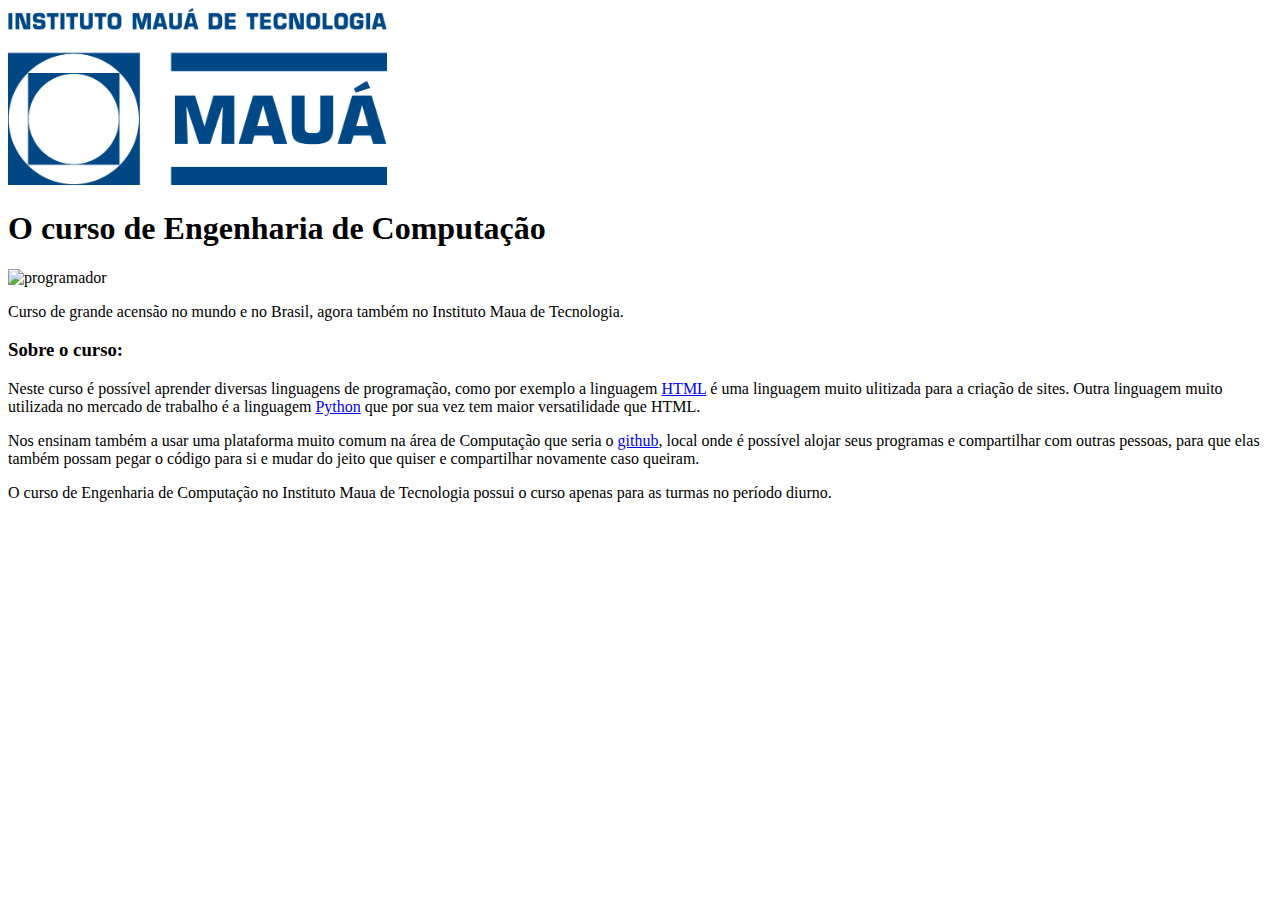
==== maua_comp.html @ 89ae0753 "primeiro site atividade 1" ====
<!DOCTYPE html>
<html lang="pt-BR">
    <head>
        <meta charset="utf-8">
        <title>
            O curso de Engenharia de Computação
        </title>   
    </head>
    <body>
        <!--imagem da maua, widht e height editam tamanho da imagem-->
        <!--header e div id="cabecalho" são a mesma coisa-->
        <header>
            <img src="Logo-Mauá2.png" alt="logo Maua" width="30%">
        <header>
            <!--article e div id="principal" são a mesma coisa-->
        <div id="principal">
        <div id="cabecalho-principal">
            <!--título da pagina, h1 possui maior letra dentre h1,h2,3...-->
            <h1>O curso de Engenharia de Computação</h1>
            <!--texto na pagina usando p-->
            <!--usar (em) no texto, deixa o trexo em italico! (strong) em negrito! (mark) como se tivesse um marca texto!-->
            <img src="https://image.freepik.com/vetores-gratis/conceito-de-programadores-com-design-plano_23-2147841208.jpg" alt="programador" width="40%">
        </div>
       
        <p>
            Curso de grande acensão no mundo e no Brasil, agora também 
            no Instituto Maua de Tecnologia.
        </p>
        
        <!--meu subtitulo-->
        <h3>Sobre o curso:</h3>
        <p>
            Neste curso é possível aprender diversas linguagens de programação,
            como por exemplo a linguagem <a href="https://html.spec.whatwg.org/" target="_blank">HTML</a>
            é uma linguagem muito ulitizada para a criação de sites. Outra linguagem muito utilizada no mercado de trabalho
            é a linguagem <a href="https://www.python.org/" target="_blank">Python</a> que por sua vez tem maior versatilidade
            que HTML.
        </p>
        <p>
            Nos ensinam também a usar uma plataforma muito comum na área de Computação
            que seria o <a href="https://github.com/" target="_blank">github</a>, local onde
            é possível alojar seus programas e compartilhar com outras pessoas, para que elas também
            possam pegar o código para si e mudar do jeito que quiser e compartilhar novamente caso queiram.

        </p>
        <p>
            O curso de Engenharia de Computação no Instituto Maua de Tecnologia possui o curso apenas
            para as turmas no período diurno.
        </p>
        </div>
        
    </body>
</html>
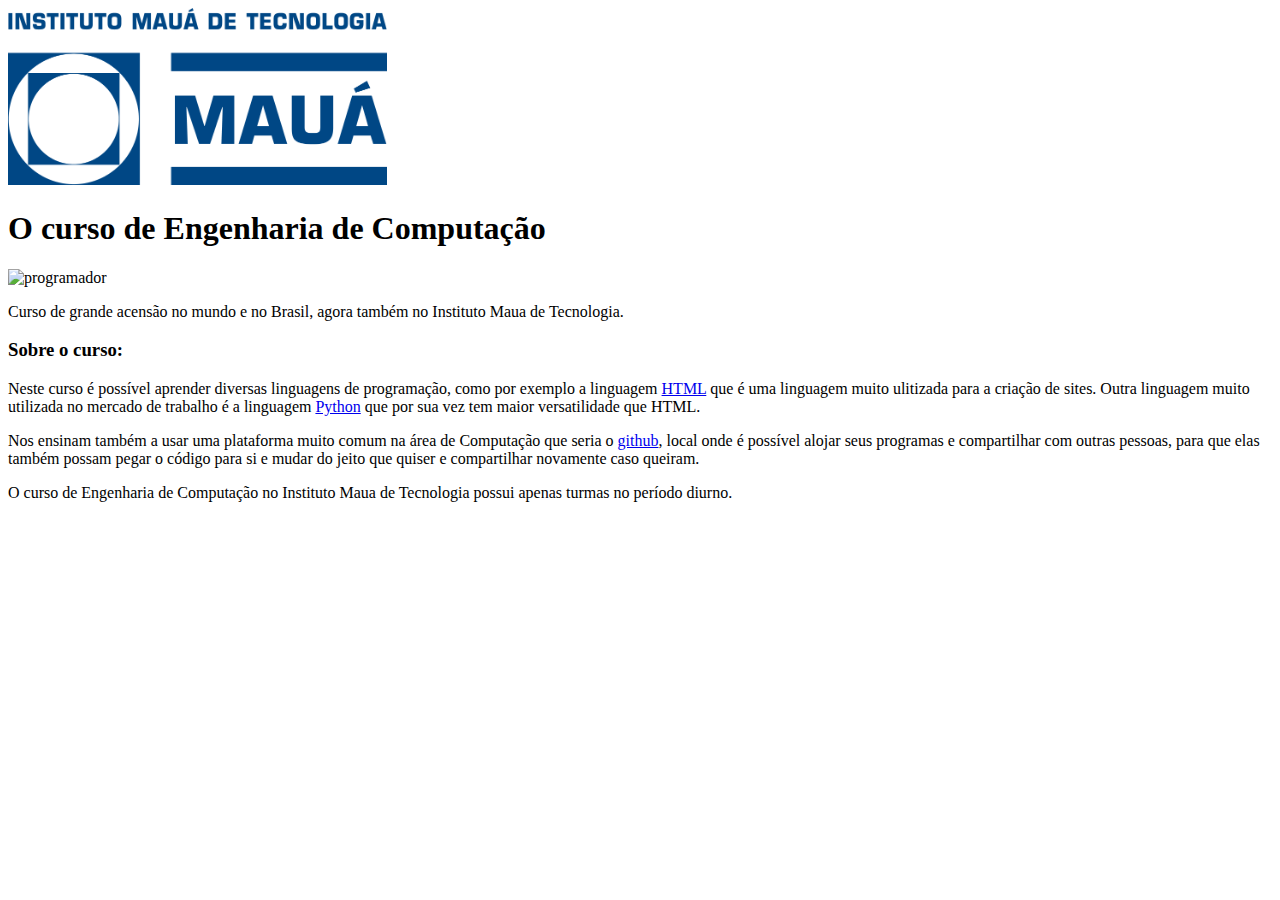
==== commit 755a6979: "primeiro site atividade 1" ====
--- a/maua_comp.html
+++ b/maua_comp.html
@@ -32,7 +32,7 @@
         <p>
             Neste curso é possível aprender diversas linguagens de programação,
             como por exemplo a linguagem <a href="https://html.spec.whatwg.org/" target="_blank">HTML</a>
-            é uma linguagem muito ulitizada para a criação de sites. Outra linguagem muito utilizada no mercado de trabalho
+            que é uma linguagem muito ulitizada para a criação de sites. Outra linguagem muito utilizada no mercado de trabalho
             é a linguagem <a href="https://www.python.org/" target="_blank">Python</a> que por sua vez tem maior versatilidade
             que HTML.
         </p>
@@ -44,8 +44,8 @@
 
         </p>
         <p>
-            O curso de Engenharia de Computação no Instituto Maua de Tecnologia possui o curso apenas
-            para as turmas no período diurno.
+            O curso de Engenharia de Computação no Instituto Maua de Tecnologia possui apenas
+            turmas no período diurno.
         </p>
         </div>
         
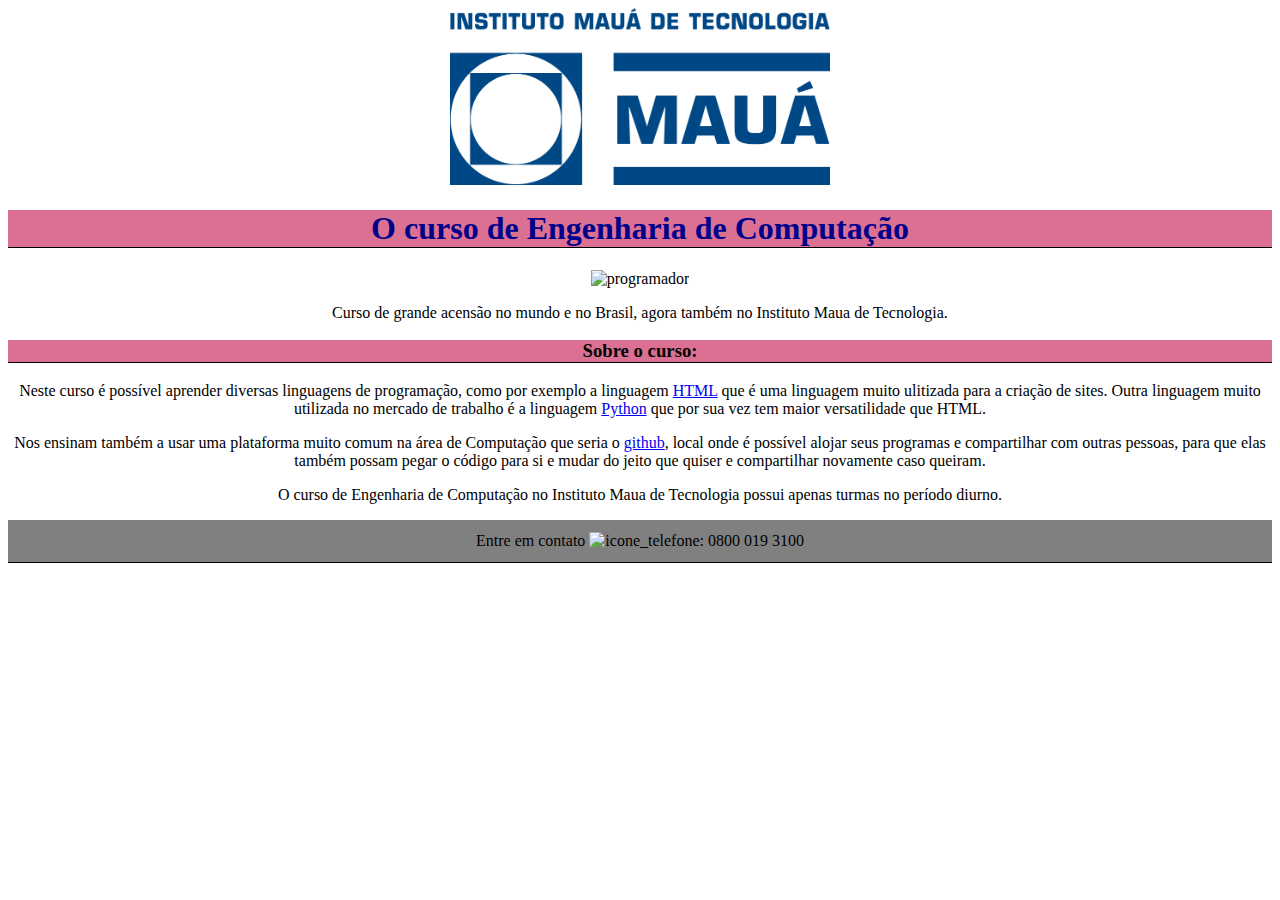
==== commit 190f1a60: "atividade 2 do site flando sobre engenharia de comp" ====
--- a/maua_comp.html
+++ b/maua_comp.html
@@ -4,7 +4,8 @@
         <meta charset="utf-8">
         <title>
             O curso de Engenharia de Computação
-        </title>   
+        </title>
+        <link rel="stylesheet" href="css/style.css">   
     </head>
     <body>
         <!--imagem da maua, widht e height editam tamanho da imagem-->
@@ -16,7 +17,7 @@
         <div id="principal">
         <div id="cabecalho-principal">
             <!--título da pagina, h1 possui maior letra dentre h1,h2,3...-->
-            <h1>O curso de Engenharia de Computação</h1>
+            <h1 id="titulo">O curso de Engenharia de Computação</h1>
             <!--texto na pagina usando p-->
             <!--usar (em) no texto, deixa o trexo em italico! (strong) em negrito! (mark) como se tivesse um marca texto!-->
             <img src="https://image.freepik.com/vetores-gratis/conceito-de-programadores-com-design-plano_23-2147841208.jpg" alt="programador" width="40%">
@@ -28,7 +29,8 @@
         </p>
         
         <!--meu subtitulo-->
-        <h3>Sobre o curso:</h3>
+        <h3 id="subtitulo">
+            Sobre o curso:</h3>
         <p>
             Neste curso é possível aprender diversas linguagens de programação,
             como por exemplo a linguagem <a href="https://html.spec.whatwg.org/" target="_blank">HTML</a>
@@ -47,6 +49,10 @@
             O curso de Engenharia de Computação no Instituto Maua de Tecnologia possui apenas
             turmas no período diurno.
         </p>
+        <p id="contato" class="final-pagina">
+            Entre em contato <img src="https://images.vexels.com/media/users/3/157287/isolated/preview/a109f22fce4e7113ebfe4caacbe2098e-telefone-rotativo-cl--ssico-by-vexels.png"
+             alt="icone_telefone" width="5%">: 0800 019 3100
+        </p>
         </div>
         
     </body>
--- a/css/style.css
+++ b/css/style.css
@@ -0,0 +1,23 @@
+body{
+    text-align: center;
+}
+p{
+   border: 1px black; 
+}
+#titulo{
+    text-align: center;
+    border-bottom: 1px solid black;
+    color: darkblue;
+    background-color: palevioletred;
+}
+#subtitulo{
+    border-bottom: 1px solid black;
+    color:black;
+    background-color: palevioletred;
+}
+p.final-pagina#contato{
+    border-bottom: 1px solid black;
+    background-color: gray;
+    padding: 12px;
+    text-align: center;
+}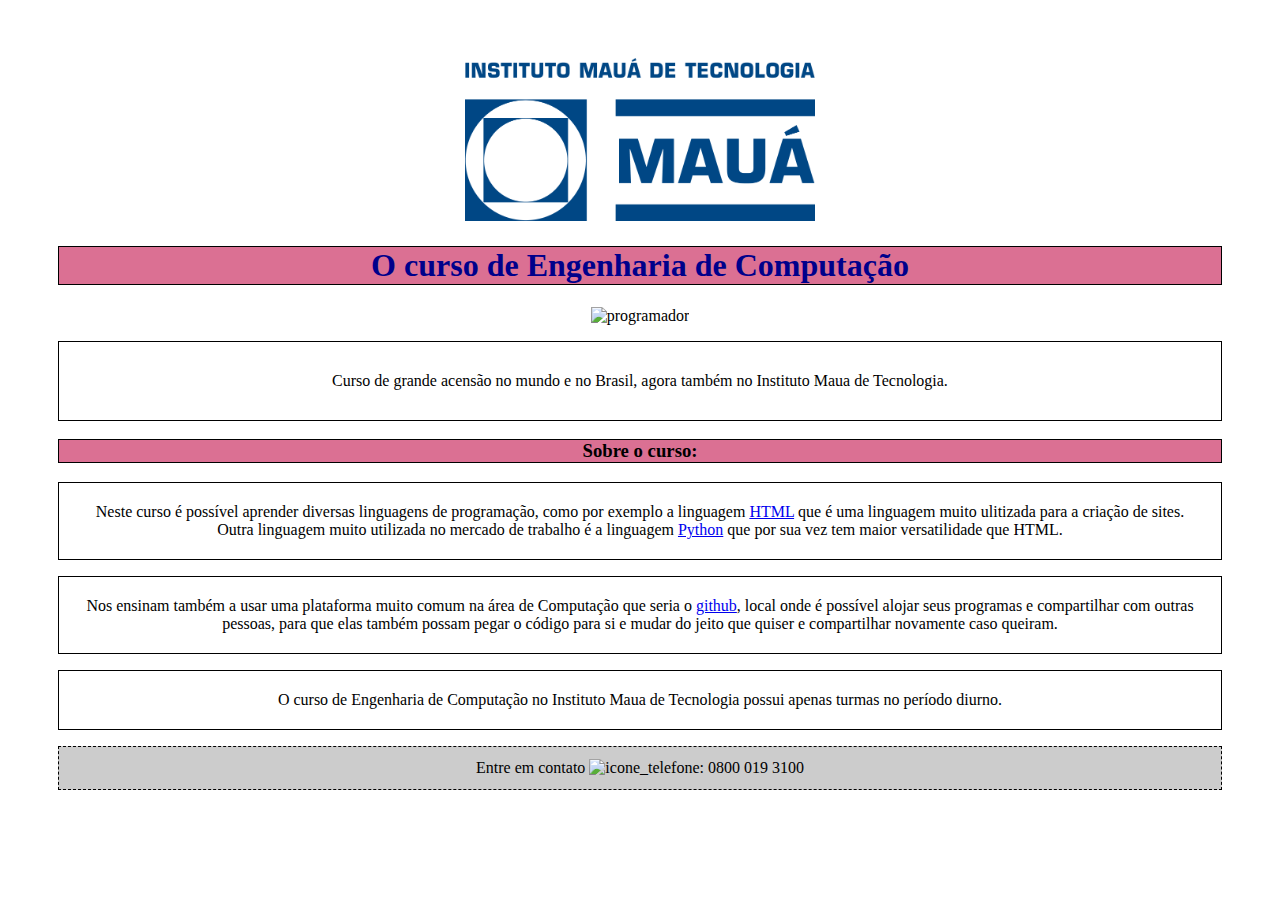
==== commit 2d15e825: "terceira etapa do site" ====
--- a/maua_comp.html
+++ b/maua_comp.html
@@ -31,21 +31,21 @@
         <!--meu subtitulo-->
         <h3 id="subtitulo">
             Sobre o curso:</h3>
-        <p>
+        <p class="primeiro">
             Neste curso é possível aprender diversas linguagens de programação,
             como por exemplo a linguagem <a href="https://html.spec.whatwg.org/" target="_blank">HTML</a>
             que é uma linguagem muito ulitizada para a criação de sites. Outra linguagem muito utilizada no mercado de trabalho
             é a linguagem <a href="https://www.python.org/" target="_blank">Python</a> que por sua vez tem maior versatilidade
             que HTML.
         </p>
-        <p>
+        <p class="segundo">
             Nos ensinam também a usar uma plataforma muito comum na área de Computação
             que seria o <a href="https://github.com/" target="_blank">github</a>, local onde
             é possível alojar seus programas e compartilhar com outras pessoas, para que elas também
             possam pegar o código para si e mudar do jeito que quiser e compartilhar novamente caso queiram.
 
         </p>
-        <p>
+        <p class="terceiro">
             O curso de Engenharia de Computação no Instituto Maua de Tecnologia possui apenas
             turmas no período diurno.
         </p>
--- a/css/style.css
+++ b/css/style.css
@@ -1,23 +1,44 @@
+html{
+}
 body{
     text-align: center;
+    padding: 50px;
 }
 p{
-   border: 1px black; 
+    border: thin black solid;
+    padding: 30px;
 }
+.primeiro{
+    /*border-width: thin;
+    border-color: red;
+    border-style: solid;*/
+    padding: 20px;
+}
+.segundo{
+    padding: 20px;
+}
+.terceiro{
+    padding: 20px;
+}
+
 #titulo{
     text-align: center;
-    border-bottom: 1px solid black;
+    border-width: thin;
+    border-color: black;
+    border-style: solid;
     color: darkblue;
     background-color: palevioletred;
 }
 #subtitulo{
-    border-bottom: 1px solid black;
+    border-width: thin;
+    border-color: black;
+    border-style: solid;
     color:black;
     background-color: palevioletred;
 }
 p.final-pagina#contato{
-    border-bottom: 1px solid black;
-    background-color: gray;
+    border:thin black dashed;
+    background-color: #CCC;
     padding: 12px;
     text-align: center;
 }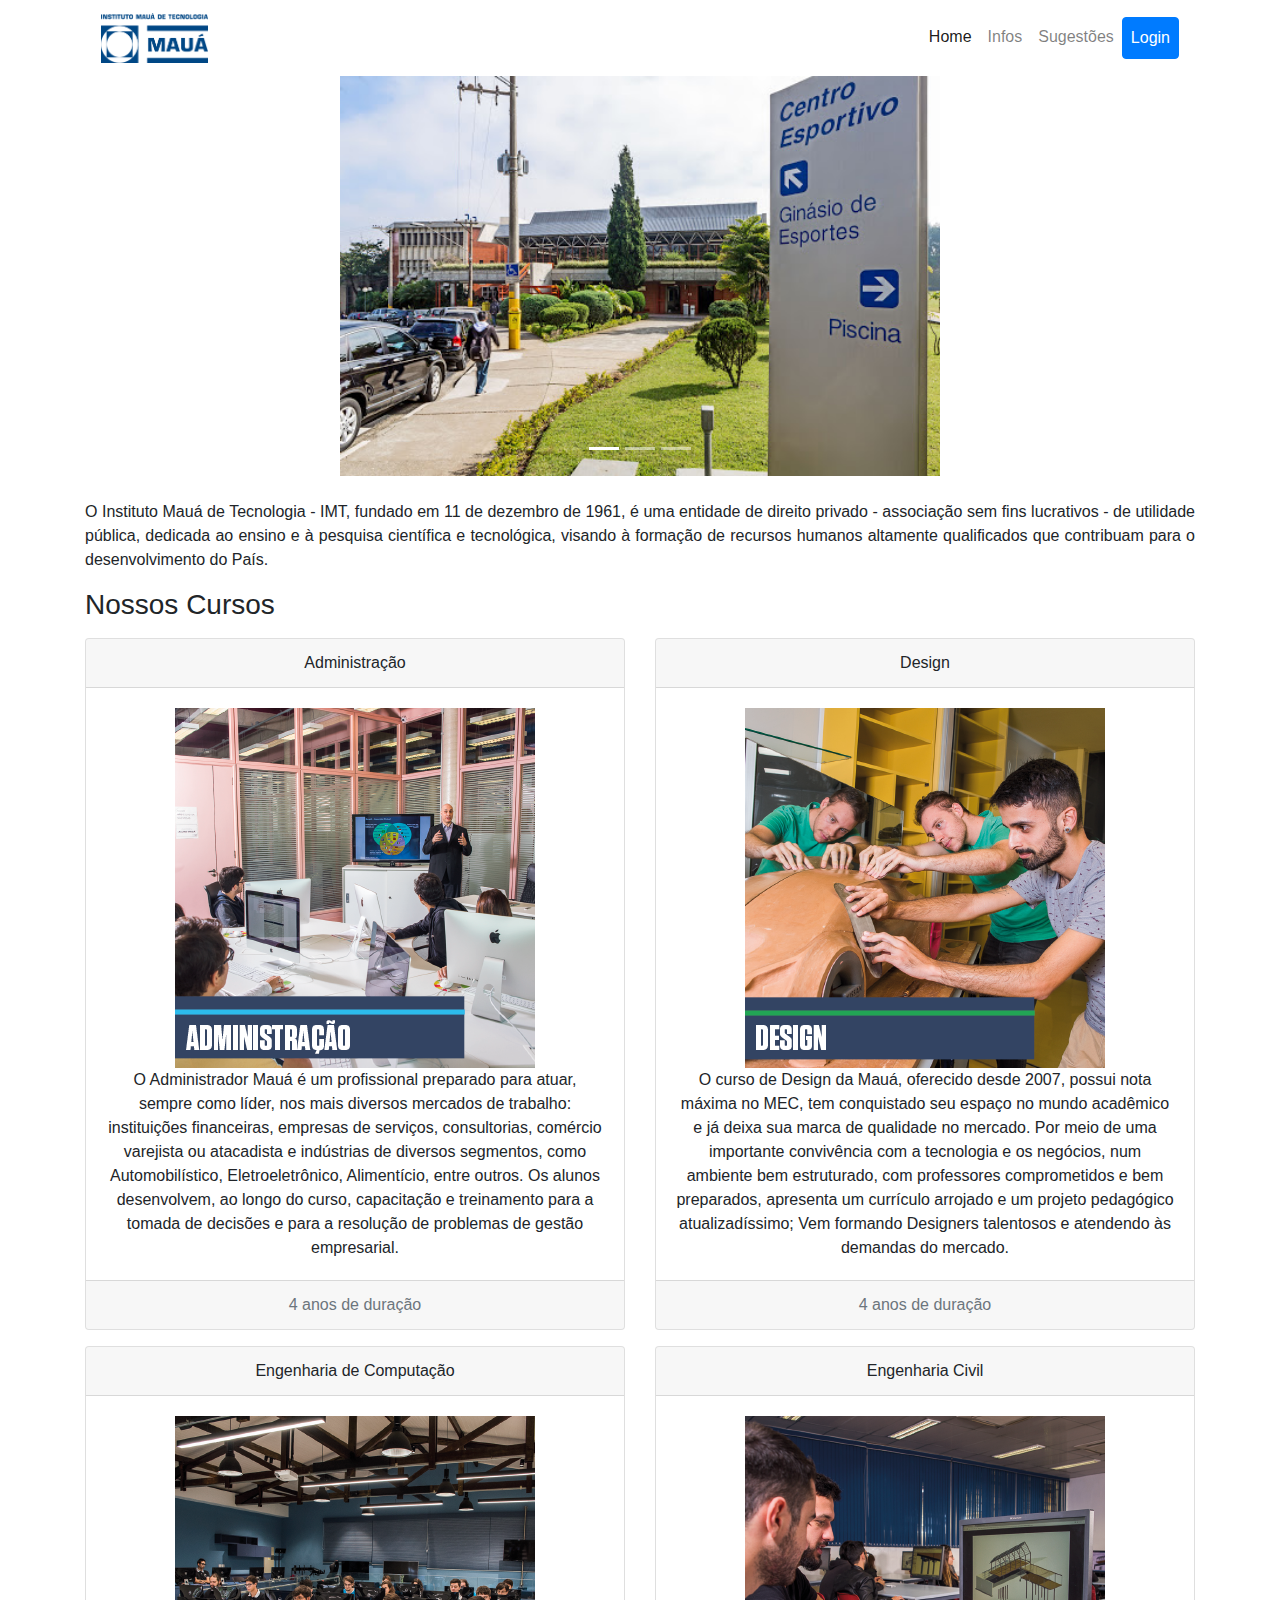
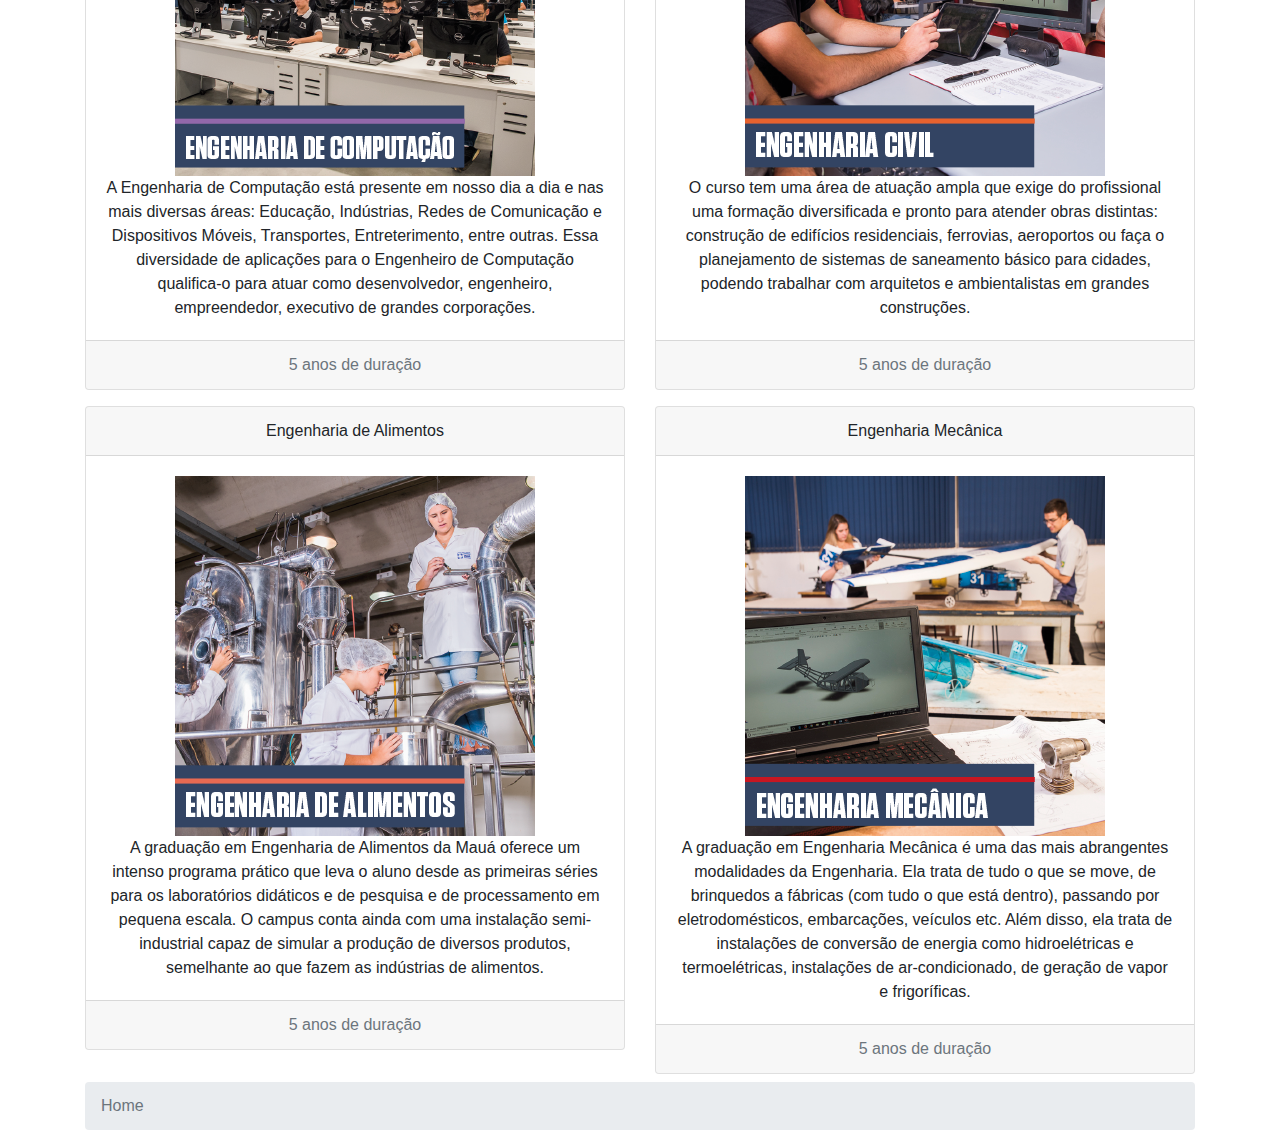
==== commit b38e70ca: "quarta etapa atividade linguagens2" ====
--- a/maua_comp.html
+++ b/maua_comp.html
@@ -1,59 +1,336 @@
 <!DOCTYPE html>
-<html lang="pt-BR">
-    <head>
-        <meta charset="utf-8">
-        <title>
-            O curso de Engenharia de Computação
-        </title>
-        <link rel="stylesheet" href="css/style.css">   
-    </head>
-    <body>
-        <!--imagem da maua, widht e height editam tamanho da imagem-->
-        <!--header e div id="cabecalho" são a mesma coisa-->
-        <header>
-            <img src="Logo-Mauá2.png" alt="logo Maua" width="30%">
-        <header>
-            <!--article e div id="principal" são a mesma coisa-->
-        <div id="principal">
-        <div id="cabecalho-principal">
-            <!--título da pagina, h1 possui maior letra dentre h1,h2,3...-->
-            <h1 id="titulo">O curso de Engenharia de Computação</h1>
-            <!--texto na pagina usando p-->
-            <!--usar (em) no texto, deixa o trexo em italico! (strong) em negrito! (mark) como se tivesse um marca texto!-->
-            <img src="https://image.freepik.com/vetores-gratis/conceito-de-programadores-com-design-plano_23-2147841208.jpg" alt="programador" width="40%">
-        </div>
-       
-        <p>
-            Curso de grande acensão no mundo e no Brasil, agora também 
-            no Instituto Maua de Tecnologia.
-        </p>
-        
-        <!--meu subtitulo-->
-        <h3 id="subtitulo">
-            Sobre o curso:</h3>
-        <p class="primeiro">
-            Neste curso é possível aprender diversas linguagens de programação,
-            como por exemplo a linguagem <a href="https://html.spec.whatwg.org/" target="_blank">HTML</a>
-            que é uma linguagem muito ulitizada para a criação de sites. Outra linguagem muito utilizada no mercado de trabalho
-            é a linguagem <a href="https://www.python.org/" target="_blank">Python</a> que por sua vez tem maior versatilidade
-            que HTML.
-        </p>
-        <p class="segundo">
-            Nos ensinam também a usar uma plataforma muito comum na área de Computação
-            que seria o <a href="https://github.com/" target="_blank">github</a>, local onde
-            é possível alojar seus programas e compartilhar com outras pessoas, para que elas também
-            possam pegar o código para si e mudar do jeito que quiser e compartilhar novamente caso queiram.
-
-        </p>
-        <p class="terceiro">
-            O curso de Engenharia de Computação no Instituto Maua de Tecnologia possui apenas
-            turmas no período diurno.
-        </p>
-        <p id="contato" class="final-pagina">
-            Entre em contato <img src="https://images.vexels.com/media/users/3/157287/isolated/preview/a109f22fce4e7113ebfe4caacbe2098e-telefone-rotativo-cl--ssico-by-vexels.png"
-             alt="icone_telefone" width="5%">: 0800 019 3100
-        </p>
-        </div>
-        
-    </body>
-</html>+<html lang="en">
+  <head>
+    <title>Title</title>
+    <!-- Required meta tags -->
+    <meta charset="utf-8" />
+    <meta
+      name="viewport"
+      content="width=device-width, initial-scale=1, shrink-to-fit=no"
+    />
+
+    <!-- Bootstrap CSS -->
+    <link
+      rel="stylesheet"
+      href="https://stackpath.bootstrapcdn.com/bootstrap/4.3.1/css/bootstrap.min.css"
+      integrity="sha384-ggOyR0iXCbMQv3Xipma34MD+dH/1fQ784/j6cY/iJTQUOhcWr7x9JvoRxT2MZw1T"
+      crossorigin="anonymous"
+    />
+  </head>
+
+  <body>
+    <!--Barra de navegação-->
+    <div class="container">
+      <nav class="navbar navbar-expand-lg navbar-light">
+        <a class="navbar-brand" href="maua_comp.html">
+          <img src="img/Logo_Maua.png" height="50" alt="Imagem aleatória" />
+        </a>
+        <button
+          class="navbar-toggler"
+          type="button"
+          data-toggle="collapse"
+          data-target="#navbar"
+        >
+          <span class="navbar-toggler-icon"></span>
+        </button>
+
+        <div class="collapse navbar-collapse" id="navbar">
+          <ul class="navbar-nav ml-auto topnav">
+            <li class="nav-item active">
+              <a class="nav-link" href="maua_comp.html">Home</a>
+            </li>
+            <li class="nav-item">
+              <a class="nav-link" href="professores.html">Infos</a>
+            </li>
+            <li class="nav-item">
+              <a class="nav-link" href="sugestoes.html">Sugestões</a>
+            </li>
+            <li class="nav-item">
+              <a
+                class="nav-link btn btn-primary text-white"
+                type="button"
+                href="#"
+                data-toggle="modal"
+                data-target="#navModal"
+                >Login
+              </a>
+            </li>
+          </ul>
+        </div>
+        <!--Modal-->
+        <div class="modal" id="navModal">
+          <div class="modal-dialog">
+            <div class="modal-content">
+              <!-- Modal Header -->
+              <div class="modal-header">
+                <h4 class="modal-title">
+                  Login
+                </h4>
+                <button type="button" class="close" data-dismiss="modal">
+                  ×
+                </button>
+              </div>
+
+              <!--Modal body-->
+              <div class="modal-body">
+                <form>
+                  <label class="sr-only" for="email">
+                    E-mail
+                  </label>
+                  <div class="input-group mb-3">
+                    <div class="input-group-prepend">
+                      <span class="input-group-text" id="basic-addon1"
+                        ><i class="fa fa-user"></i
+                      ></span>
+                    </div>
+                    <input
+                      type="email"
+                      class="form-control"
+                      placeholder="E-mail"
+                      id="email"
+                    />
+                  </div>
+
+                  <label class="sr-only" for="Password">Senha</label>
+                  <div class="input-group mb-2">
+                    <div class="input-group-prepend">
+                      <span class="input-group-text" id="basic-addon2"
+                        ><i class="fa fa-key"></i
+                      ></span>
+                    </div>
+                    <input
+                      id="password"
+                      type="password"
+                      class="form-control"
+                      placeholder="Senha"
+                    />
+                  </div>
+                </form>
+              </div>
+
+              <!--Modal footer-->
+              <div class="modal-footer">
+                <button type="submit" class="btn btn-primary">Entrar</button>
+              </div>
+            </div>
+          </div>
+        </div>
+      </nav>
+    </div>
+    <!--Fim da Barra-->
+
+    <!--fotos rodando-->
+    <div class="col-sm-8 m-auto">
+      <div id="carousel1" class="carousel slide mb-4" data-ride="carousel">
+        <ol class="carousel-indicators">
+          <li class="active" data-target="#carousel1" data-slide-to="0"></li>
+          <li data-target="#carousel1" data-slide-to="1"></li>
+          <li data-target="#carousel1" data-slide-to="2"></li>
+        </ol>
+        <div class="carousel-inner">
+          <a href="#carousel1" class="carousel-control-prev" data-slide="prev">
+            <span class="carousel-control-prev-icon"></span>
+          </a>
+          <a href="#carousel1" class="carousel-control-next" data-slide="next"
+            ><span class="carousel-control-next-icon"></span>
+          </a>
+          <div class="carousel-item active text-center">
+            <img src="img/car-4.jpg" height="400" alt="Slide 1" />
+          </div>
+          <div class="carousel-item text-center">
+            <img src="img/car-1.jpg" height="400" alt="Slide 2" />
+          </div>
+          <div class="carousel-item text-center">
+            <img src="img/car-2.JPG" height="400" alt="Slide 3" />
+          </div>
+        </div>
+      </div>
+    </div>
+    <!--Fim das fotos rodando-->
+
+    <!--Main text-->
+
+    <div class="container">
+      <p class="text-justify">
+        O Instituto Mauá de Tecnologia - IMT, fundado em 11 de dezembro de 1961,
+        é uma entidade de direito privado - associação sem fins lucrativos - de
+        utilidade pública, dedicada ao ensino e à pesquisa científica e
+        tecnológica, visando à formação de recursos humanos altamente
+        qualificados que contribuam para o desenvolvimento do País.
+      </p>
+    </div>
+
+    <!--Fim do Main text-->
+
+    <!--Cursos-->
+    <div class="container">
+      <h3>Nossos Cursos</h3>
+      <div class="row">
+        <div class="col-md my-2">
+          <div class="card text-center">
+            <div class="card-header">
+              Administração
+            </div>
+            <div class="card-body">
+              <img src="img/adm.png" alt="Imagem aleatória" />
+              <p class="card-text">
+                O Administrador Mauá é um profissional preparado para atuar,
+                sempre como líder, nos mais diversos mercados de trabalho:
+                instituições financeiras, empresas de serviços, consultorias,
+                comércio varejista ou atacadista e indústrias de diversos
+                segmentos, como Automobilístico, Eletroeletrônico, Alimentício,
+                entre outros. Os alunos desenvolvem, ao longo do curso,
+                capacitação e treinamento para a tomada de decisões e para a
+                resolução de problemas de gestão empresarial.
+              </p>
+            </div>
+            <div class="card-footer text-muted">
+              4 anos de duração
+            </div>
+          </div>
+        </div>
+        <div class="col-md my-2">
+          <div class="card text-center">
+            <div class="card-header">
+              Design
+            </div>
+            <div class="card-body">
+              <img src="img/dsg.png" alt="Imagem aleatória" />
+              <p class="card-text">
+                O curso de Design da Mauá, oferecido desde 2007, possui nota
+                máxima no MEC, tem conquistado seu espaço no mundo acadêmico e
+                já deixa sua marca de qualidade no mercado. Por meio de uma
+                importante convivência com a tecnologia e os negócios, num
+                ambiente bem estruturado, com professores comprometidos e bem
+                preparados, apresenta um currículo arrojado e um projeto
+                pedagógico atualizadíssimo; Vem formando Designers talentosos e
+                atendendo às demandas do mercado.
+              </p>
+            </div>
+            <div class="card-footer text-muted">
+              4 anos de duração
+            </div>
+          </div>
+        </div>
+
+        <div class="col-md my-2">
+          <div class="card text-center">
+            <div class="card-header">
+              Engenharia de Computação
+            </div>
+            <div class="card-body">
+              <img src="img/engcomp.png" alt="Imagem aleatória" />
+              <p class="card-text">
+                A Engenharia de Computação está presente em nosso dia a dia e
+                nas mais diversas áreas: Educação, Indústrias, Redes de
+                Comunicação e Dispositivos Móveis, Transportes, Entreterimento,
+                entre outras. Essa diversidade de aplicações para o Engenheiro
+                de Computação qualifica-o para atuar como desenvolvedor,
+                engenheiro, empreendedor, executivo de grandes corporações.
+              </p>
+            </div>
+            <div class="card-footer text-muted">
+              5 anos de duração
+            </div>
+          </div>
+        </div>
+
+        <div class="col-md my-2">
+          <div class="card text-center">
+            <div class="card-header">
+              Engenharia Civil
+            </div>
+            <div class="card-body">
+              <img src="img/enc.png" alt="Imagem aleatória" />
+              <p class="card-text">
+                O curso tem uma área de atuação ampla que exige do profissional
+                uma formação diversificada e pronto para atender obras
+                distintas: construção de edifícios residenciais, ferrovias,
+                aeroportos ou faça o planejamento de sistemas de saneamento
+                básico para cidades, podendo trabalhar com arquitetos e
+                ambientalistas em grandes construções.
+              </p>
+            </div>
+            <div class="card-footer text-muted">
+              5 anos de duração
+            </div>
+          </div>
+        </div>
+
+        <div class="col-md my-2">
+          <div class="card text-center">
+            <div class="card-header">
+              Engenharia de Alimentos
+            </div>
+            <div class="card-body">
+              <img src="img/eda.png" alt="Imagem aleatória" />
+              <p class="card-text">
+                A graduação em Engenharia de Alimentos da Mauá oferece um
+                intenso programa prático que leva o aluno desde as primeiras
+                séries para os laboratórios didáticos e de pesquisa e de
+                processamento em pequena escala. O campus conta ainda com uma
+                instalação semi-industrial capaz de simular a produção de
+                diversos produtos, semelhante ao que fazem as indústrias de
+                alimentos.
+              </p>
+            </div>
+            <div class="card-footer text-muted">
+              5 anos de duração
+            </div>
+          </div>
+        </div>
+
+        <div class="col-md my-2">
+          <div class="card text-center">
+            <div class="card-header">
+              Engenharia Mecânica
+            </div>
+            <div class="card-body">
+              <img src="img/em.png" alt="Imagem aleatória" />
+              <p class="card-text">
+                A graduação em Engenharia Mecânica é uma das mais abrangentes
+                modalidades da Engenharia. Ela trata de tudo o que se move, de
+                brinquedos a fábricas (com tudo o que está dentro), passando por
+                eletrodomésticos, embarcações, veículos etc. Além disso, ela
+                trata de instalações de conversão de energia como hidroelétricas
+                e termoelétricas, instalações de ar-condicionado, de geração de
+                vapor e frigoríficas.
+              </p>
+            </div>
+            <div class="card-footer text-muted">
+              5 anos de duração
+            </div>
+          </div>
+        </div>
+      </div>
+    </div>
+    <!--Fim dos Cursos-->
+
+    <!--Footer-->
+    <nav aria-label="breadcrumb" class="container">
+      <ol class="breadcrumb">
+        <li class="breadcrumb-item active">Home</li>
+      </ol>
+    </nav>
+
+    <!--Fim do Footer-->
+
+    <!-- Optional JavaScript -->
+    <!-- jQuery first, then Popper.js, then Bootstrap JS -->
+    <script
+      src="https://code.jquery.com/jquery-3.3.1.slim.min.js"
+      integrity="sha384-q8i/X+965DzO0rT7abK41JStQIAqVgRVzpbzo5smXKp4YfRvH+8abtTE1Pi6jizo"
+      crossorigin="anonymous"
+    ></script>
+    <script
+      src="https://cdnjs.cloudflare.com/ajax/libs/popper.js/1.14.7/umd/popper.min.js"
+      integrity="sha384-UO2eT0CpHqdSJQ6hJty5KVphtPhzWj9WO1clHTMGa3JDZwrnQq4sF86dIHNDz0W1"
+      crossorigin="anonymous"
+    ></script>
+    <script
+      src="https://stackpath.bootstrapcdn.com/bootstrap/4.3.1/js/bootstrap.min.js"
+      integrity="sha384-JjSmVgyd0p3pXB1rRibZUAYoIIy6OrQ6VrjIEaFf/nJGzIxFDsf4x0xIM+B07jRM"
+      crossorigin="anonymous"
+    ></script>
+  </body>
+</html>
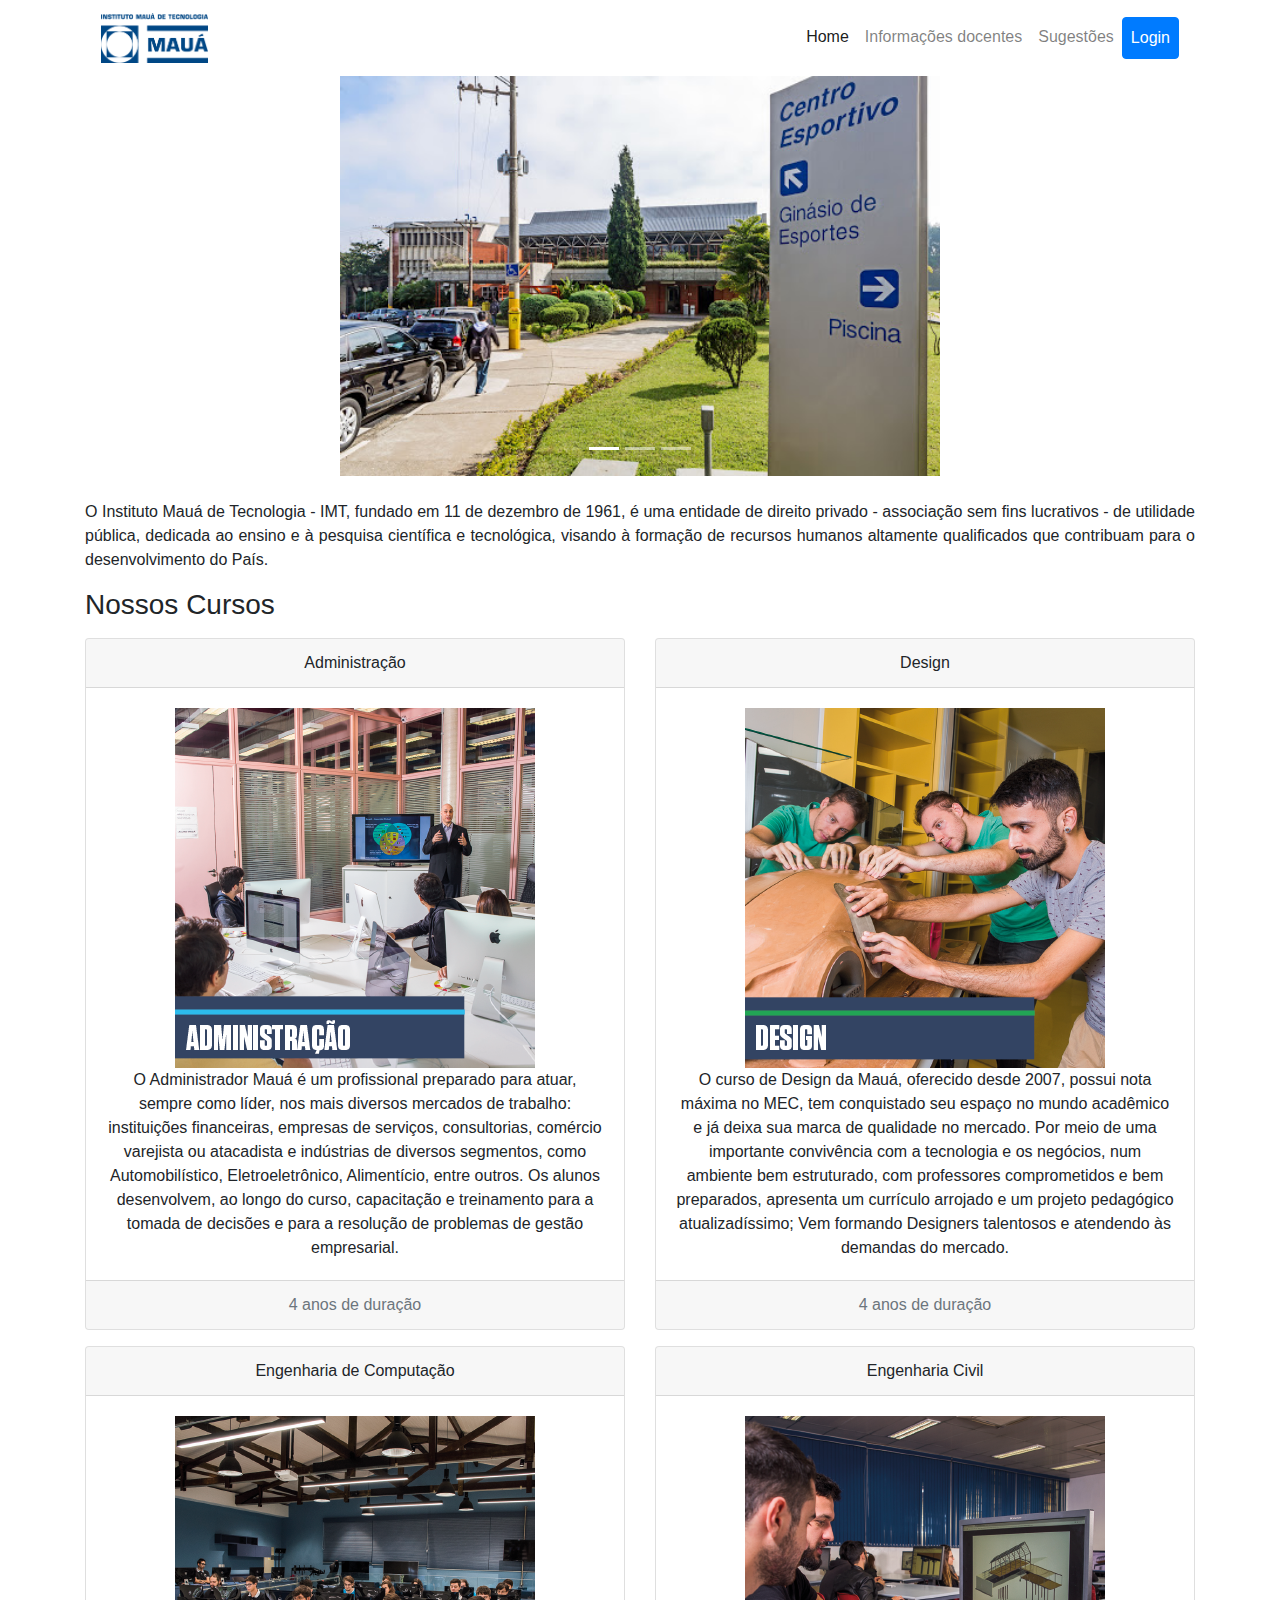
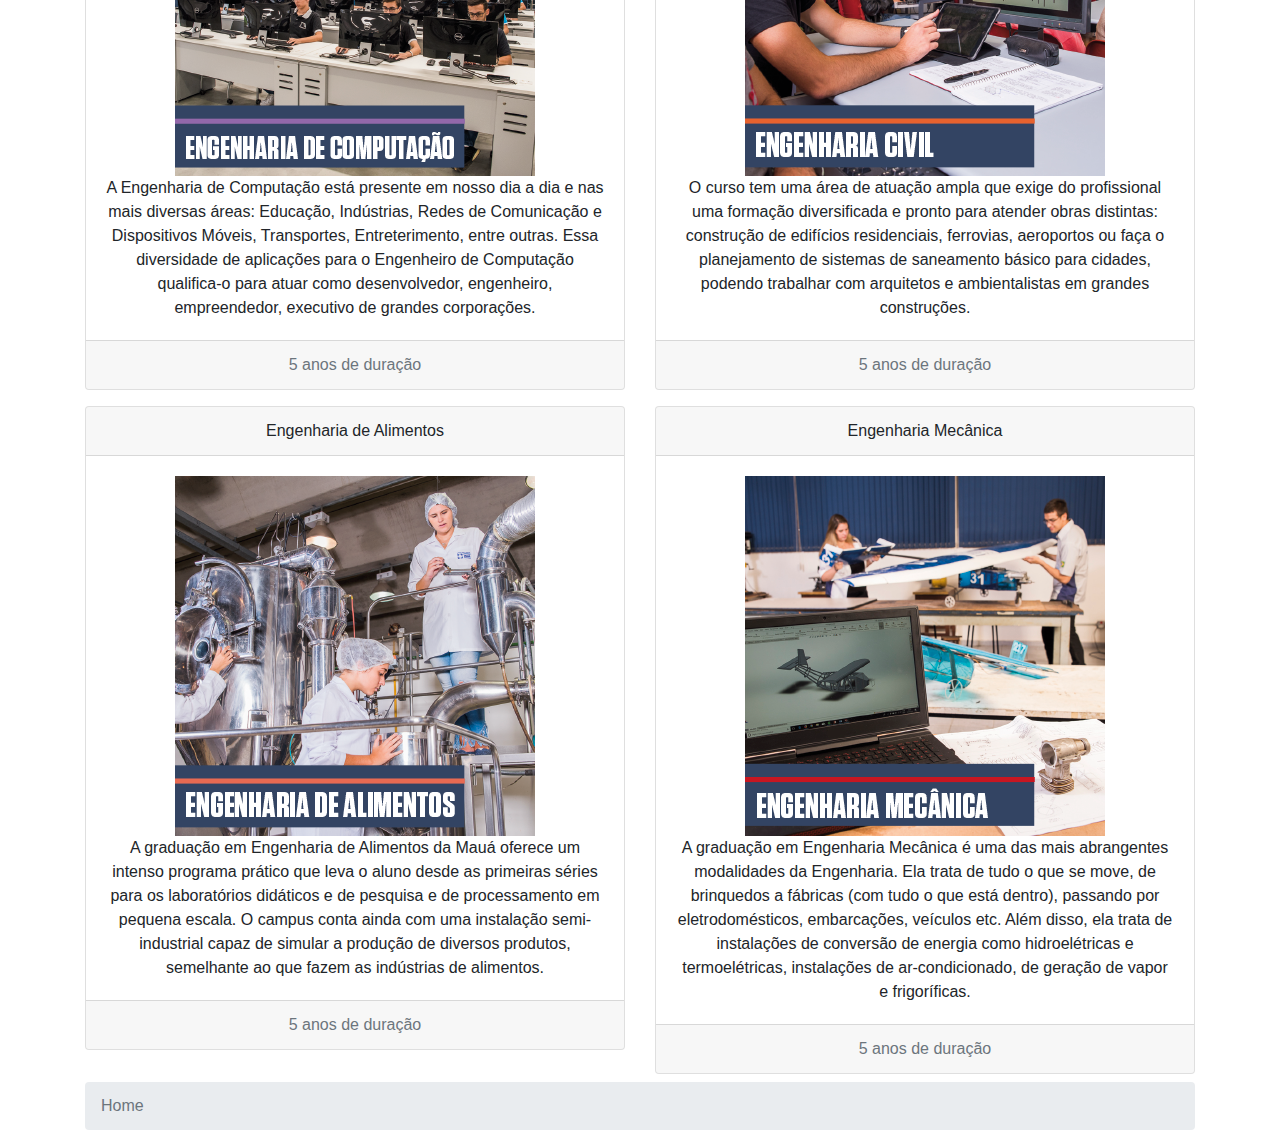
==== commit eeffb21e: "ultimas alteraçoes" ====
--- a/maua_comp.html
+++ b/maua_comp.html
@@ -1,7 +1,7 @@
 <!DOCTYPE html>
 <html lang="en">
   <head>
-    <title>Title</title>
+    <title>Principal</title>
     <!-- Required meta tags -->
     <meta charset="utf-8" />
     <meta
@@ -40,7 +40,9 @@
               <a class="nav-link" href="maua_comp.html">Home</a>
             </li>
             <li class="nav-item">
-              <a class="nav-link" href="professores.html">Infos</a>
+              <a class="nav-link" href="professores.html"
+                >Informações docentes</a
+              >
             </li>
             <li class="nav-item">
               <a class="nav-link" href="sugestoes.html">Sugestões</a>
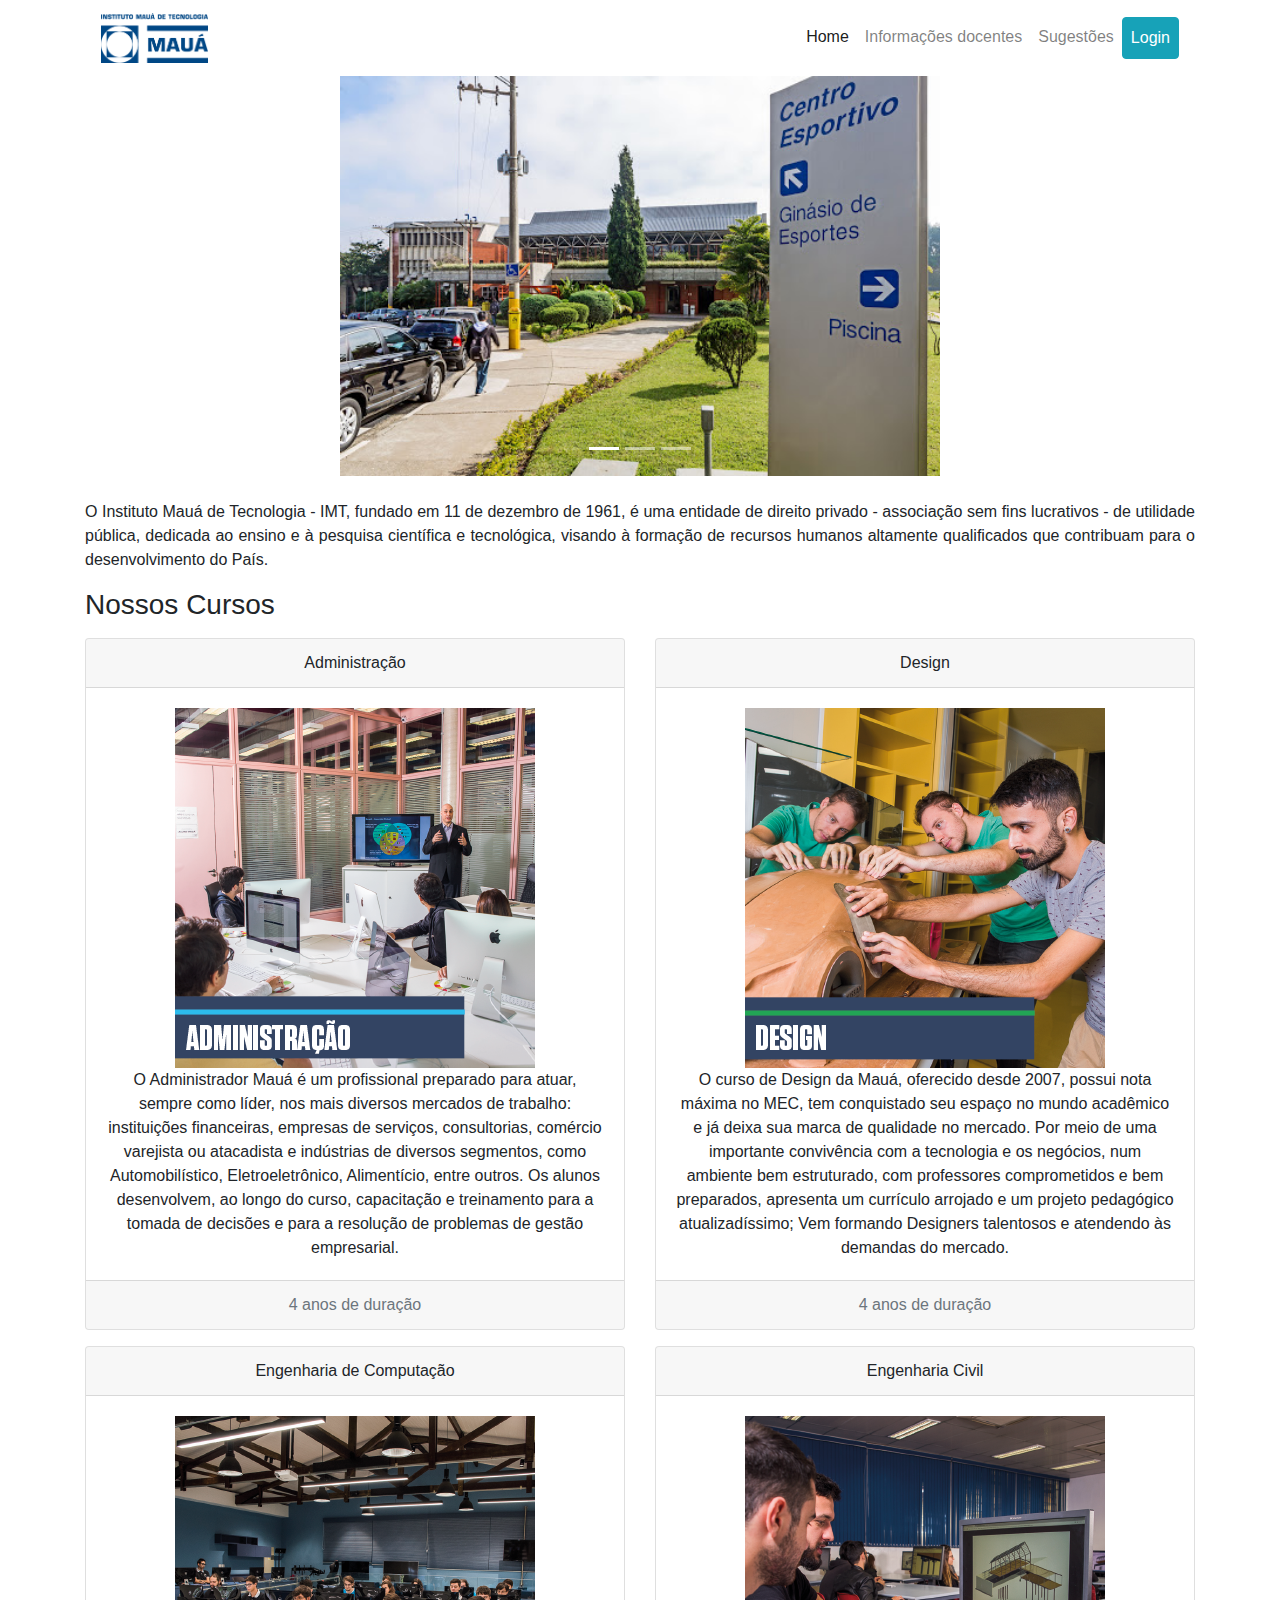
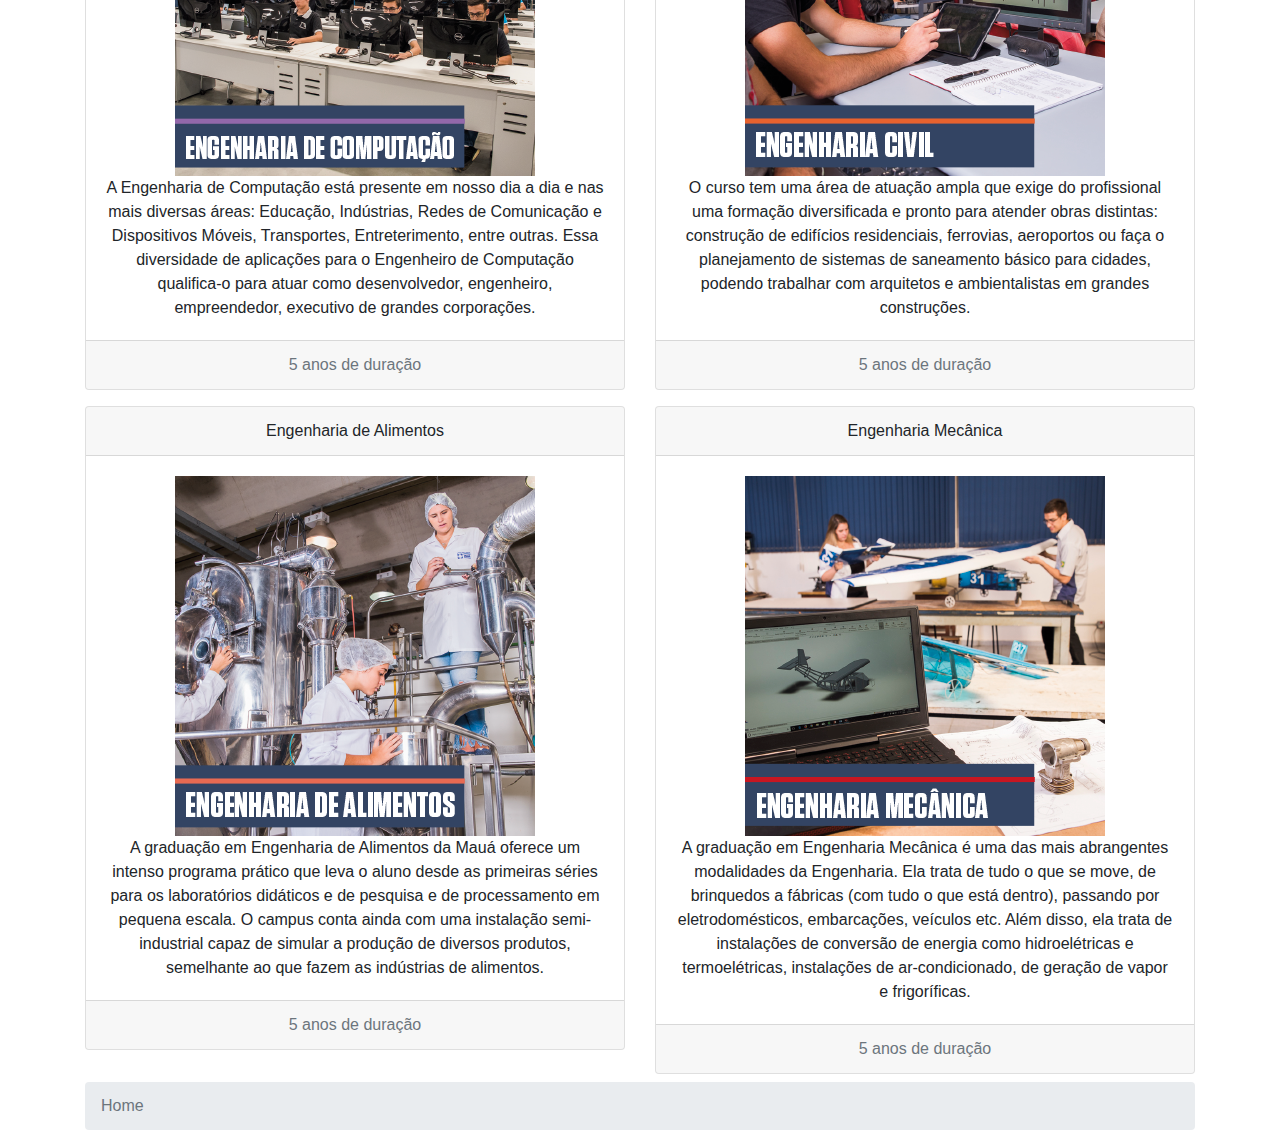
==== commit e5a8b122: "cansei de mandar esse" ====
--- a/maua_comp.html
+++ b/maua_comp.html
@@ -49,7 +49,7 @@
             </li>
             <li class="nav-item">
               <a
-                class="nav-link btn btn-primary text-white"
+                class="nav-link btn btn-info text-white"
                 type="button"
                 href="#"
                 data-toggle="modal"
@@ -112,7 +112,7 @@
 
               <!--Modal footer-->
               <div class="modal-footer">
-                <button type="submit" class="btn btn-primary">Entrar</button>
+                <button type="submit" class="btn btn-info">Entrar</button>
               </div>
             </div>
           </div>
